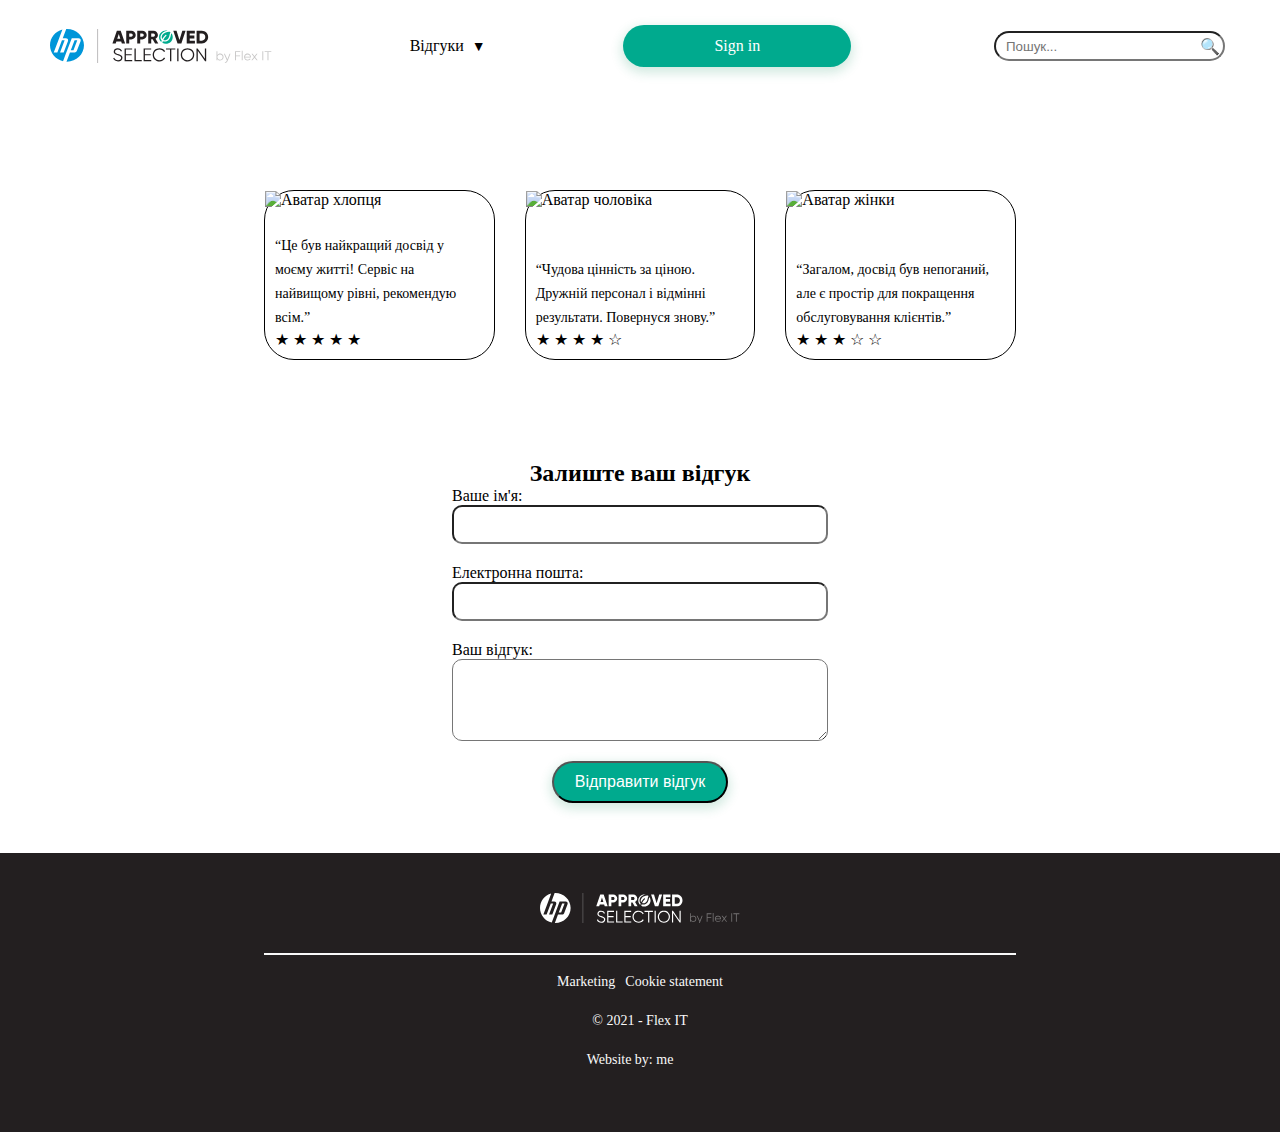
==== new.html @ 1eb21e1d "Add files via upload" ====
<!DOCTYPE html>
<html lang="en">
<head>
    <meta charset="UTF-8">
    <meta name="viewport" content="width=device-width, initial-scale=1.0">
    <link rel="stylesheet" href="font/font/stylesheet.css">
    <link rel="stylesheet" href="css/main.css">
    <link rel="stylesheet" href="css/new.css">
    <link rel="stylesheet" href="https://cdnjs.cloudflare.com/ajax/libs/OwlCarousel2/2.3.4/assets/owl.carousel.min.css">
    <link rel="stylesheet" href="https://cdnjs.cloudflare.com/ajax/libs/OwlCarousel2/2.3.4/assets/owl.theme.default.min.css">
    <title>New</title>
</head>
<body>
    <header>
        <div class="wrapper-header">
        <div class="header-flex">
            <div class="logo">
                <a href="#!">
                 <img src="img/logo.svg" alt="HP logo">
                </a>
            </div>
            <nav>
                <div class="menu">
                    <button class="dropbtn"><a href="">Відгуки</a></button>
                  <ul class="min-menu">
                      <li><a href="index.html">Головна</a></li>
                      <li><a href="order.html">Замовити</a></li>
                      <li><a href="product.html">Каталог</a></li>
                  </ul>
                </div>   
            </nav>
            <a href="#modal" class="button" id="sing-in-button">Sign in</a>
        
            <!-- Модальне вікно -->
        <div id="modal" class="modal">
            <div class="modal-content">
                <a href="#" class="close">&times;</a>
        
                <h2>Форма автентифікації</h2>
                <form>
                    <label for="username">Ім'я користувача:</label>
                    <input type="text" id="username" name="username" required>
        
                    <label for="password">Пароль:</label>
                    <input type="password" id="password" name="password" required>
        
                    <button type="submit" class="button">Увійти</button>
                </form>
            </div>
        </div>
        <div class="mobile-search">
            <form class="search" action="" method="get">
                <input name="s" placeholder="Пошук..." type="search">
                <span class="search-icon">&#128269;</span>
            </form>
            </div>
        </div>    
        </header>
        <div class="banner-with-text">
            <div class="owl-carousel" id="banner-carousel">
                <div class="item">
                    <div class="banner-photo">
                        <img src="../assets/img/product4.png" alt="Image 1">
                        <div class="overlay">
                            <h2>Відгуки</h2>
                        </div>
                    </div>
                </div>
                <div class="item">
                    <div class="banner-photo">
                        <img src="../assets/img/product2.png" alt="Image 2">
                        <div class="overlay">
                            <h2>Відгуки</h2>
                        </div>
                    </div>
                </div>
                <div class="item">
                    <div class="banner-photo">
                        <img src="../assets/img/product3.png" alt="Image 2">
                        <div class="overlay">
                            <h2>Відгуки</h2>
                        </div>
                    </div>
                </div>
            </div>
        </div>
       
    <div class="feedback">
         <div class="wrapper">
             <div class="items">
                <div class="item-feedback">
                    <div class="avatar">
                        <img src="../assets/img/boy.png" alt="Аватар хлопця">
                    </div>
                    <div class="text">
                        <p>“Це був найкращий досвід у моєму житті! Сервіс на найвищому рівні, рекомендую всім.”</p>
                        <div class="points">&#x2605; &#x2605; &#x2605; &#x2605;  &#x2605;</div>
                    </div>
                </div>
                <div class="item-feedback">
                    <div class="avatar">
                        <img src="../assets/img/man.png" alt="Аватар чоловіка">
                    </div>
                    <div class="text">
                        <p>“Чудова цінність за ціною. Дружній персонал і відмінні результати. Повернуся знову.”</p>
                        <div class="points">&#x2605; &#x2605; &#x2605; &#x2605; &#9734;</div>
                    </div>
                </div>
                <div class="item-feedback">
                    <div class="avatar">
                        <img src="../assets/img/woman.png" alt="Аватар жінки">
                    </div>
                    <div class="text">
                        <p>“Загалом, досвід був непоганий, але є простір для покращення обслуговування клієнтів.”</p>
                        <div class="points">&#x2605; &#x2605; &#x2605; &#9734; &#9734;</div>
                    </div>
                   
                </div>
            </div>
        </div>
    </div>   
   
<div class="write-feedback">
    <div class="wrapper">
        <div class="feedback-form">
            <h2>Залиште ваш відгук</h2>
            <form class="form-inputs" action="/submit-feedback" method="POST">
                <div class="answer">
                    <label for="name">Ваше ім'я:</label>
                    <input class="input" id="name" name="name" required>
                </div>
                <div class="answer">
                    <label for="email">Електронна пошта:</label>
                    <input class="input" type="email" id="email" name="email" required>
                </div>
                <div class="answer">
                    <label for="message">Ваш відгук:</label>
                    <textarea class="input" id="message" name="message" rows="4" required></textarea>
                </div>
                <div>
                    <button  id="form-btn"  class="button"  type="submit"><a href="#!">Відправити відгук</a></button>
                </div>
            </form>
        </div>
        
    </div>
</div>
     <footer>
     
        
        <div class="wrapper">
            <div class="logo-footer"></div>
            <div class="line"></div>
            <div class="source">
                <div class="first-source">
                    
                    <p class="marketinf">Marketing</p>
                    <p class="cookie">Cookie statement</p>
                    </div>
                <div class="second-source"><p>© 2021 - Flex IT</p></div>
                <div class="third-source"><p>Website by: me <div class="mbu"></div></p></div>
    
            </div>
        </div>
    </footer>
</body>
</html>
<script src="../assets/js/jquery.js"></script>
<script src="../assets/js/script.js"></script>
<script src="https://cdnjs.cloudflare.com/ajax/libs/OwlCarousel2/2.3.4/owl.carousel.min.js"></script>
---- css/main.css ----
@charset "UTF-8";
@import '../font/font/stylesheet.css';
:root {
  --main-color: #00AA8E;
  --grau--color:#F9F9F9;
  --black-color: black;
  --white-color: white;
}

body,
body {
  margin: 0;
  padding: 0;
  position: relative;
  font-family: "Gilroy";
}

a {
  text-decoration: none;
  color: var(--black-color);
}

ul,
ol {
  margin: 0;
  padding: 0;
  list-style: none;
}

h1,
h2,
h3,
h4,
h5,
h6,
p {
  margin: 0;
  padding: 0;
}

button#sing-in-button {
  text-decoration: none;
  width: auto;
  height: auto;
  border: none;
}

.wrapper {
  max-width: 304px;
  width: 100%;
  margin: 0 auto;
}
.wrapper .menu ul {
  display: flex;
  gap: 20px;
}

#myBtn {
  position: fixed;
  padding: 20px;
  z-index: 99;
  bottom: 20px;
  left: 20px;
  font-size: 20px;
  background-color: var(--main-color);
  border: none;
  color: rgb(240, 240, 240);
  cursor: pointer;
  border-radius: 100px;
  text-decoration: none;
}

#myBtn:hover {
  background-color: var(--grau--color);
  color: var(--black-color);
}

header {
  border-bottom: 2px solid var(--white--color);
  padding: 25px 0 23px 0;
  width: 100%;
  background: #fff;
  position: sticky;
  top: 0;
  left: 0;
  z-index: 999999;
}
header img {
  display: none;
}
header .header-flex {
  margin-left: 50px;
  margin-right: 50px;
}
header .header-flex {
  display: flex;
  align-items: center;
}
header .menu {
  display: flex;
  gap: 20px;
}
header .min-menu {
  display: flex;
  gap: 20px;
}
header button.dropbtn {
  all: unset;
  display: inline-block;
}
header .menu {
  position: relative;
  display: inline-block;
}
header .min-menu {
  display: none;
  position: absolute;
  background-color: #f9f9f9;
  min-width: 160px;
  box-shadow: 0px 8px 16px rgba(0, 0, 0, 0.2);
  z-index: 1;
  padding: 0;
  margin: 0;
}
header .min-menu li {
  padding: 8px 16px;
}
header .menu:hover .min-menu {
  display: block;
}
header .dropbtn::after {
  content: "▼";
  font-size: 14px;
  margin-left: 8px;
}
header .modal {
  display: none;
  position: fixed;
  z-index: 1;
  left: 0;
  top: 0;
  width: 100%;
  height: 100%;
  overflow: auto;
  background-color: rgba(0, 0, 0, 0.5);
}
header .modal-content {
  border-radius: 50px;
  background-color: #fefefe;
  margin: 15% auto;
  padding: 20px;
  border: 1px solid #888;
  width: 300px;
}
header .modal:target {
  display: block;
}
header form {
  display: flex;
  justify-content: center;
  flex-direction: column;
}
header form input[type=text], header form input[type=password] {
  padding: 10px;
  border-radius: 10px;
  text-decoration-color: #000;
}
header form .button {
  margin: 0 auto;
  margin-top: 25px;
}
header .close {
  color: #aaa;
  float: right;
  font-size: 28px;
  font-weight: bold;
}
header .close:hover,
header .close:focus {
  color: black;
  text-decoration: none;
  cursor: pointer;
}
header form.search {
  display: flex;
  justify-content: center;
  align-items: center;
  position: relative;
  padding: 5px;
  max-width: 100%;
  box-sizing: border-box;
}
header input[type=search] {
  padding: 10px;
  height: 30px;
  border-radius: 20px;
  width: 100%;
  padding-right: 40px;
}
header span.search-icon {
  position: absolute;
  right: 10px;
}
header img {
  width: 222px;
  height: 34px;
}
header .mobile {
  height: 50px;
  width: 50px;
  border-radius: 50%;
  border: 2px solid #D3D2D2;
  display: flex;
  flex-direction: column;
  align-items: center;
  justify-content: center;
}
header .mobile .line {
  width: 24px;
  height: 2px;
  border-radius: 2px;
  background-color: #231F20;
}
header .mobile .line:nth-child(2) {
  margin: 6px;
}

.first-block-info {
  grid-template-columns: 40% 40%;
  grid-template-columns: 1fr;
  grid-column-gap: 50px;
  grid-row-gap: 30px;
  display: grid;
  justify-content: center;
  align-items: center;
}

p {
  text-align: center;
}

.right {
  margin: 0 auto;
}

.left {
  display: flex;
  align-items: center;
  justify-content: center;
  flex-direction: column;
}
.left img.image-logo {
  object-fit: contain;
  height: 20px;
  width: 120px;
  max-width: 100%;
}

.left a {
  width: 158px;
  height: 42px;
  color: #FFFFFF;
  background-color: var(--main-color);
  border-radius: 100px;
  font-weight: 400;
  font-size: 14px;
  line-height: 24px;
  box-shadow: 0px 4px 11px 2px rgba(33, 152, 107, 0.2);
  display: flex;
  justify-content: center;
  align-items: center;
}

.content {
  display: flex;
  justify-content: center;
  align-items: center;
}
.content .text-container {
  position: absolute;
  top: 0;
  bottom: 0;
  font-size: 36px;
  font-weight: bold;
  background: linear-gradient(-45deg, transparent 32px, rgba(24, 24, 24, 0.5) 0), rgba(24, 24, 24, 0.5);
  padding: 20px;
  margin-left: auto;
  margin-right: auto;
  left: 0;
  right: 0;
  text-align: center;
}
.content .photo {
  position: relative;
}
.content .photo-text {
  margin-top: 80px;
}

.button-and-items {
  display: flex;
  flex-direction: column;
  gap: 50px;
  align-items: center;
}

.button {
  text-align: center;
  width: 228px;
  height: 42px;
  background: var(--main-color);
  box-shadow: 0px 4px 11px 2px rgba(33, 152, 107, 0.2);
  border-radius: 100px;
  font-weight: 400;
  font-size: 16px;
  line-height: 24px;
  color: #FFFFFF;
  display: flex;
  justify-content: center;
  align-items: center;
}
.button a {
  color: #FFFFFF;
}

.button:hover {
  background-color: gray; /* Зміна кольору фону при наведенні */
}

.section-three {
  display: flex;
  justify-content: center;
}
.section-three .items .item {
  transition: transform 0.3s ease;
}
.section-three .items .item:hover {
  transform: scale(1.05);
}

.last {
  background-color: var(--grau--color);
  height: max-content;
  padding-top: 110px;
  padding-bottom: 97px;
}
.last .button-two a {
  width: 228px;
  height: 42px;
  background: var(--main-color);
  box-shadow: 0px 4px 11px 2px rgba(33, 152, 107, 0.2);
  border-radius: 100px;
  font-weight: 400;
  font-size: 16px;
  line-height: 24px;
  color: #FFFFFF;
  display: flex;
  justify-content: center;
  align-items: center;
}

footer {
  background-color: #231F20;
  color: var(--grau--color);
}
footer .logo-footer {
  background-image: url(../svg/logo-footer.svg);
  background-size: cover;
}
footer .mbu {
  background-image: url(../img/website.png);
  background-size: cover;
  margin-top: 15px;
}
footer .source {
  cursor: pointer;
  font-weight: 400;
  font-size: 14px;
  line-height: 22px;
  text-align: center;
}
footer .line {
  border: 1px solid var(--grau--color);
}
footer .first-source {
  gap: 10px;
}
footer .third-source {
  gap: 10px;
}

.animation-block {
  display: flex;
  justify-content: center;
}

.animation {
  position: absolute;
  background-image: url("../img/new2_files/klick.png"); /* Вкажіть шлях до вашої картинки */
  background-size: cover;
  background-position: center;
  width: 50px;
  height: 50px;
  animation: moveBackground 2s linear infinite; /* Задаємо анімацію */
}

@keyframes moveBackground {
  0% {
    transform: translateY(90%); /* Починаємо знизу */
  }
  100% {
    transform: translateY(30%); /* Закінчуємо зверху */
  }
}
.no-js .owl-carousel, .owl-carousel.owl-loaded {
  display: block;
  width: 100%;
  height: auto;
}

@media screen and (min-width: 426px) {
  .wrapper {
    max-width: 560px;
  }
  .header-flex {
    display: block;
  }
  header img {
    display: block;
  }
  .menu-item:hover .min-menu {
    display: block;
    z-index: 99;
    border-radius: 10px;
    text-align: left;
  }
  .min-menu a {
    white-space: normal;
  }
  .min-menu li a:hover {
    background-color: transparent;
    transform: scale(1.1);
    font-size: 1.1em;
  }
  .banner {
    background-image: url("../img/Ellipse 2.svg");
    position: relative;
    background-size: cover;
    width: 100%;
    height: 100%;
    background-position: bottom;
  }
  .info-container {
    padding-top: 50px;
  }
  .left h2 {
    margin-top: 15px;
    max-width: 216px;
    font-style: normal;
    font-weight: 400;
    font-size: 20px;
    line-height: 28px;
    text-align: center;
  }
  p {
    margin-top: 15px;
    max-width: 304px;
    font-weight: 400;
    font-size: 12px;
    line-height: 20px;
    text-align: left;
  }
  .banner img {
    max-width: 100%;
    height: auto;
    object-fit: cover;
  }
  .left a {
    text-align: center;
    margin-top: 25px;
    margin-bottom: 25px;
  }
  p {
    text-align: center;
  }
  .content .wrapper {
    display: flex;
    flex-direction: column;
    justify-content: center;
    align-items: center;
  }
  .content .title-two h2 {
    display: none;
  }
  .content .photo {
    position: relative;
  }
  .content .photo-new-page {
    margin: 0 auto;
    background-image: url(../img/newPage.png);
    width: 304px;
    height: 200px;
    background-size: cover;
  }
  .content .text {
    width: 304px;
    font-weight: 400;
    font-size: 12px;
    line-height: 20px;
    text-align: center;
    margin-bottom: 60px;
  }
  .content .text h2 {
    margin-top: 40px;
  }
  .content .text h3 {
    font-weight: 500;
    margin-top: 15px;
  }
  .last {
    margin-top: 70px;
  }
  .last .wrapper {
    max-width: 560px;
  }
  .last .hp {
    width: 60px;
    height: 60px;
  }
  .last .microsoft {
    display: none;
  }
  .last .approved {
    display: none;
  }
  .last .btn {
    border: var(--main-color) solid;
    border-radius: 50%;
    margin: 0 auto;
    width: 60px;
    height: 60px;
    display: flex;
    justify-content: center;
    align-items: center;
    cursor: pointer;
  }
  .last .btn img {
    height: 20px;
  }
  .last .button-two {
    margin-top: 60px;
    display: flex;
    justify-content: center;
  }
  .last .three-icons {
    display: flex;
    justify-content: center;
  }
  .last .subtitle {
    justify-content: flex-start;
    position: relative;
    top: -135px;
    font-weight: 400;
    font-size: 40px;
    line-height: 34px;
    max-width: 400px;
  }
  footer {
    padding-top: 40px;
    padding-bottom: 60px;
  }
  footer .logo-footer {
    width: 200px;
    height: 30px;
    margin: 0 auto;
    width: 200px;
  }
  footer .source {
    display: flex;
    flex-direction: column;
    align-items: center;
  }
  footer .first-source {
    display: flex;
    flex-direction: row;
  }
  footer .third-source {
    display: flex;
    flex-direction: row;
  }
  footer .line {
    width: 300px;
    margin: 0 auto;
    margin-top: 30px;
  }
}
@media screen and (min-width: 768px) {
  .wrapper {
    max-width: 752px;
  }
  .banner {
    background-image: url(../svg/portrait.svg);
    position: relative;
    background-size: cover;
    width: 100%;
    height: 100%;
    background-position: bottom;
  }
  .header-flex {
    display: flex;
    align-items: center;
    justify-content: space-between;
  }
  .left h2 {
    margin-top: 15px;
    max-width: 484px;
    font-weight: 400;
    font-size: 26px;
    line-height: 34px;
    text-align: left;
  }
  p {
    margin-top: 15px;
    max-width: 560px;
    font-weight: 400;
    font-size: 14px;
    line-height: 24px;
    text-align: left;
  }
  .banner img {
    max-width: 100%;
    height: auto;
    object-fit: cover;
  }
  .first-block-info {
    grid-template-columns: 1fr 1fr;
  }
  .left {
    display: flex;
    align-items: flex-start;
    flex-direction: column;
  }
  .left img.image-logo {
    object-fit: contain;
    height: 20px;
    width: 160px;
    max-width: 100%;
  }
  .left a {
    margin-bottom: 35px;
    margin-top: 35px;
  }
  .content .photo {
    width: 50%;
    object-fit: cover;
    max-width: max-content;
    display: block;
    max-height: max-content;
  }
  .content .text {
    width: 50%;
    text-align: left;
    font-weight: 400;
    font-size: 14px;
    line-height: 24px;
    margin-bottom: 0;
  }
  .content .text h2 {
    font-weight: 400;
    font-size: 26px;
    line-height: 34px;
  }
  .content .text h3 {
    font-weight: 500;
    font-size: 14px;
  }
  .content .photo-text {
    width: 100%;
    justify-content: center;
    flex-direction: row-reverse;
    display: flex;
    height: 100%;
    align-items: center;
  }
  .section-three {
    margin-top: 100px;
    display: flex;
    gap: 30px;
    justify-content: flex-end;
  }
  .fon {
    z-index: 1;
    left: 0;
    position: absolute;
    width: 20%;
    height: 500px;
    margin-top: 30px;
    background-image: url(../img/fon.png);
    background-size: cover;
    background-position: left;
    background-repeat: no-repeat;
  }
  .connected-text {
    display: flex;
    justify-content: center;
    flex-direction: column;
    align-items: center;
  }
  .products {
    display: flex;
    flex-direction: column;
    align-items: flex-end;
  }
  .products .items {
    display: grid;
    grid-template-columns: repeat(3, 1fr);
    gap: 14px;
  }
  .products .item {
    background-color: #F4F4F4;
    margin: 7px;
    box-sizing: border-box;
    display: flex;
    justify-content: center;
    align-items: center;
    flex-direction: column;
  }
  .products .item .text-product {
    padding: 20px;
  }
  .products .item .text-product .name-product {
    font-family: Gilroy;
    font-size: 16px;
    font-weight: 600;
    line-height: 24px;
    text-align: left;
    font: giroy;
  }
  .products .item .text-product a {
    color: var(--main-color);
  }
  .products .title {
    width: 400px;
    text-align: end;
  }
  .products .button-and-items {
    display: flex;
    flex-direction: column;
    gap: 20px;
  }
  .last {
    margin-top: 200px;
  }
  .last .wrapper {
    max-width: 752px;
  }
  .last .three-icons {
    display: flex;
    justify-content: space-between;
  }
  .last .microsoft {
    width: 250px;
    height: 60px;
    display: flex;
    justify-content: center;
    align-items: center;
  }
  .last .hp {
    width: 250px;
    height: 60px;
    display: flex;
    justify-content: center;
    align-items: center;
  }
  .last .btn {
    display: none;
  }
  .last .approved {
    width: 250px;
    height: 60px;
    display: flex;
    justify-content: center;
    align-items: center;
  }
  .last a {
    text-align: center;
    margin-top: 70px;
  }
  .last .subtitle {
    justify-content: flex-start;
    position: relative;
    top: -125px;
    font-weight: 300;
    line-height: 34px;
    max-width: 768px;
  }
  footer {
    padding-top: 40px;
  }
  footer .logo-footer {
    width: 400px;
    height: 30px;
    margin: 0 auto;
    width: 200px;
    background-repeat: no-repeat;
  }
  footer .source {
    display: flex;
    flex-direction: column;
    justify-content: space-between;
    align-items: center;
  }
  footer .line {
    width: 750px;
    margin: 0 auto;
    margin-top: 30px;
  }
}
@media screen and (min-width: 1440px) {
  .wrapper {
    max-width: 1135px;
  }
  header ul {
    display: block;
    display: flex;
    column-gap: 32px;
  }
  header .menu {
    position: static;
    display: flex;
  }
  header .min-menu {
    display: flex;
    position: static;
  }
  header .menu {
    position: static;
    display: flex;
  }
  header .min-menu {
    display: flex;
    position: static;
    background-color: rgba(249, 249, 249, 0); /* Прозорий фон */
    min-width: 160px;
    box-shadow: 0px 8px 16px rgba(0, 0, 0, 0); /* Прозора тінь */
    z-index: 1;
    padding: 0;
    margin: 0;
  }
  header .menu:hover .min-menu {
    display: flex;
  }
  header .min-menu li {
    padding: 8px 16px;
  }
  header .dropbtn::after {
    display: none;
    content: "▼"; /* Стрілка вниз */
    font-size: 14px;
    margin-left: 8px;
  }
  header .mobile {
    display: none;
  }
  header a {
    color: #231F20;
    font-weight: 600;
    font-size: 18px;
  }
  .banner {
    background-image: url(../img/max-width.svg);
    width: 100%;
    height: max-content;
    position: relative;
  }
  .info-container {
    padding-top: 50px;
    padding-bottom: 100px;
  }
  .left {
    display: flex;
    gap: 15px;
    align-items: flex-start;
  }
  p {
    text-align: start;
    max-width: 368px;
    height: 144px;
  }
  .left h2 {
    text-align: start;
    max-width: 280px;
    font-weight: 400;
    font-size: 26px;
    line-height: 34px;
  }
  .left a {
    margin-bottom: 25px;
    margin-top: 25px;
  }
  .content .title-two h2 {
    display: flex;
    margin-top: 80px;
    font-weight: 400;
    font-size: 26px;
    line-height: 34px;
  }
  .content .text {
    text-align: left;
    width: 368px;
    height: 288px;
  }
  .content .text h2 {
    display: none;
  }
  .content .text h3:last-child {
    padding-top: 10px;
  }
  .fon {
    width: 29%;
  }
  .last {
    margin-top: 250px;
  }
  .last .wrapper {
    max-width: 1135px;
  }
  .last .three-icons {
    display: flex;
    justify-content: space-between;
  }
  .last a {
    text-align: center;
    margin-top: 70px;
  }
  .last .subtitle {
    justify-content: flex-start;
    position: relative;
    top: -125px;
    font-weight: 300;
    font-size: 50px;
    line-height: 34px;
  }
  footer .logo-footer {
    width: 400px;
    height: 30px;
    margin: 0 auto;
    width: 200px;
    background-repeat: no-repeat;
  }
  footer .source {
    display: flex;
    flex-direction: row;
    align-items: center;
    justify-content: space-between;
  }
  footer .first-source {
    display: flex;
    flex-direction: row;
  }
  footer .third-source {
    display: flex;
    flex-direction: row;
  }
  footer .line {
    width: 1136px;
    margin: 0 auto;
    margin-top: 30px;
  }
}
.wrapper .block .step.one {
  display: flex;
  flex-direction: column;
  align-items: center;
}
.wrapper .block h1.step {
  margin: 20px;
}
.wrapper .block label {
  width: 50%;
  display: flex;
  flex-direction: column;
  margin-top: 10px;
}
.wrapper .block input {
  padding: 10px;
  border-radius: 10px;
  text-decoration-color: #000;
}
.wrapper .block a.continue {
  margin-top: 30px;
  color: var(--grau--color);
  background-color: var(--main-color);
  border-radius: 15px;
  padding: 20px;
  text-align: center;
  width: 200px;
  margin-bottom: 30px;
}
.wrapper .block .delivery {
  display: flex;
}

/*# sourceMappingURL=main.css.map */
---- css/new.css ----
@charset "UTF-8";
@import '../font/font/stylesheet.css';


.owl-carousel .owl-item img {
    height: 500px;
    object-fit: cover;
    display: block;
    width: 100%;
}
.no-js .owl-carousel, .owl-carousel.owl-loaded {
    position: relative;
    display: inline-block;
    overflow: hidden;
    max-width: 100%;
    height: auto;
}
.carousel-caption {
    background-color: rgba(0, 0, 0, 0.5); 
    padding: 15px;
    border-radius: 10px;
}
.banner-photo{
    position: absolute;
    top: 0;
    left: 0;
    width: 100%;
    height: 100%;
    background-color: rgba(128, 128, 128, 0.7);
    display: flex;
    flex-direction: column;
    justify-content: center;
    align-items: center;
    color: white;
    text-align: center;
    transition: opacity 0.3s ease, background-color 0.3s ease;

}



.owl-carousel .owl-item img {
    height: 500px;
    object-fit: cover;
    display: block;
    width: 100%;
}


.no-js .owl-carousel, .owl-carousel.owl-loaded {
    position: relative;
    display: inline-block;
    overflow: hidden;
    max-width: 100%;
    height: auto;
}


.banner-photo {
    position: relative;
    width: 100%;
}

.banner-photo img {
    display: block;
    width: 100%;
    height: 100%;
    object-fit: cover;
}

.overlay {
    position: absolute;
    top: 0;
    left: 0;
    width: 100%;
    height: 100%;
    background-color: rgba(128, 128, 128, 0.7);
    display: flex;
    justify-content: center;
    align-items: center;
    color: white;
    text-align: center;
    opacity: 1;
    transition: opacity 0.3s ease;
}


.banner-photo:hover .overlay {
    opacity: 0; 
}


.overlay h2 {
    font-size: 2rem;
    margin: 0;
}
.items {
    margin-top: 100px;
    margin-bottom: 100px;
    gap: 30px;
    display: grid;
    grid-template-columns: repeat(3, 1fr);
}
.item-feedback {
    border: solid 1px;
    border-radius: 30px;
    justify-content: space-between;
    display: flex;
    flex-direction: column;

}
.avatar img{ 
        width: 100%;
        height: 100%;
}
.text {
    padding: 10px;
    display: flex;
    justify-content: end;
    align-items: start;
    flex-direction: column;
}
.item-feedback {
    transition: background-color 0.3s ease, transform 0.3s ease; 
}
.item-feedback:hover {
    background-color: rgba(0, 170, 142, 0.7);
    transform: scale(1.05);
}
.feedback-form {
    margin-top: 50px;
    margin-bottom: 50px;
    display: flex;
    flex-direction: column;
    justify-content: center;
    align-items: center;
}
.form-inputs{
    width: 50%;
}
#form-btn{
    width: auto;
    margin: 0 auto;
    
}
.button a{
    text-decoration: none;
    padding: 10px 15px;
    color: white;
    border: none;
    border-radius: 5px;
    cursor: pointer;
}

.feedback-form .input{
    padding: 10px;
    border-radius: 10px;
    text-decoration-color: #000;
}
.answer {
    margin-bottom: 20px;
    display: flex;
    justify-content: center;
    flex-direction: column;
}

@media (max-width: 600px) {
   
    .items {
        grid-template-columns: none; 
    }
}
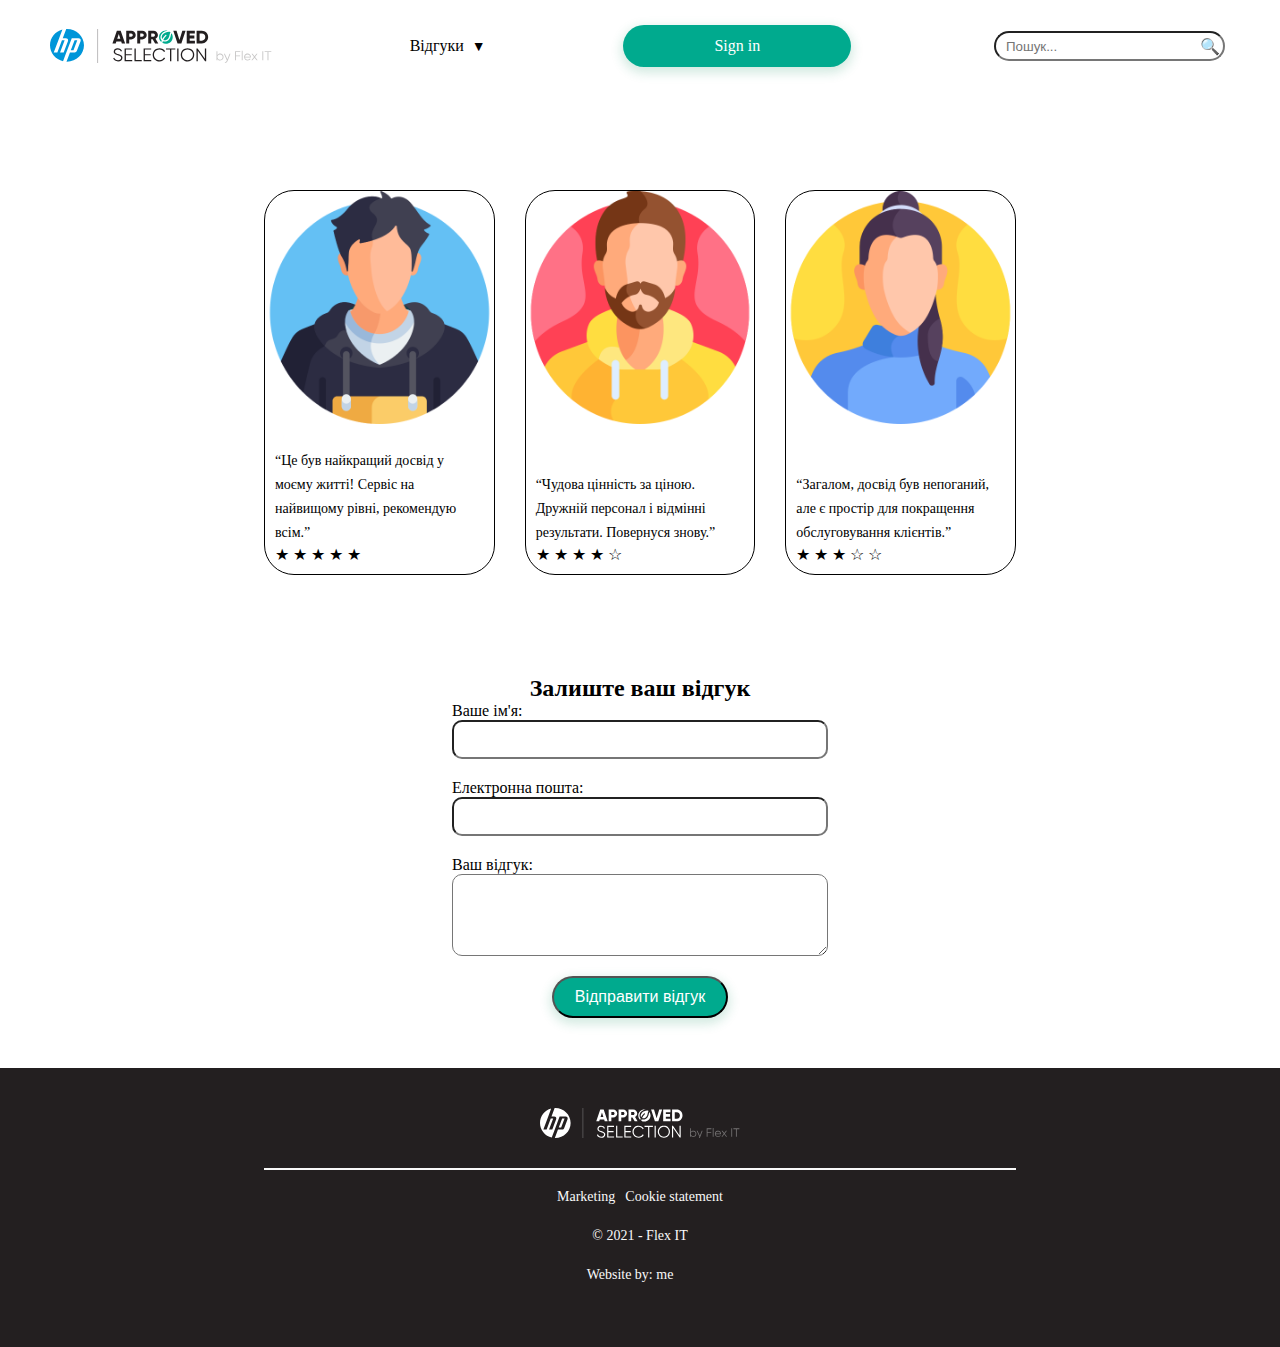
==== commit 814143a0: "Update new.html" ====
--- a/new.html
+++ b/new.html
@@ -60,7 +60,7 @@
             <div class="owl-carousel" id="banner-carousel">
                 <div class="item">
                     <div class="banner-photo">
-                        <img src="../assets/img/product4.png" alt="Image 1">
+                        <img src="/img/product4.png" alt="Image 1">
                         <div class="overlay">
                             <h2>Відгуки</h2>
                         </div>
@@ -68,7 +68,7 @@
                 </div>
                 <div class="item">
                     <div class="banner-photo">
-                        <img src="../assets/img/product2.png" alt="Image 2">
+                        <img src="img/product2.png" alt="Image 2">
                         <div class="overlay">
                             <h2>Відгуки</h2>
                         </div>
@@ -76,7 +76,7 @@
                 </div>
                 <div class="item">
                     <div class="banner-photo">
-                        <img src="../assets/img/product3.png" alt="Image 2">
+                        <img src="img/product3.png" alt="Image 2">
                         <div class="overlay">
                             <h2>Відгуки</h2>
                         </div>
@@ -90,7 +90,7 @@
              <div class="items">
                 <div class="item-feedback">
                     <div class="avatar">
-                        <img src="../assets/img/boy.png" alt="Аватар хлопця">
+                        <img src="img/boy.png" alt="Аватар хлопця">
                     </div>
                     <div class="text">
                         <p>“Це був найкращий досвід у моєму житті! Сервіс на найвищому рівні, рекомендую всім.”</p>
@@ -99,7 +99,7 @@
                 </div>
                 <div class="item-feedback">
                     <div class="avatar">
-                        <img src="../assets/img/man.png" alt="Аватар чоловіка">
+                        <img src="img/man.png" alt="Аватар чоловіка">
                     </div>
                     <div class="text">
                         <p>“Чудова цінність за ціною. Дружній персонал і відмінні результати. Повернуся знову.”</p>
@@ -108,7 +108,7 @@
                 </div>
                 <div class="item-feedback">
                     <div class="avatar">
-                        <img src="../assets/img/woman.png" alt="Аватар жінки">
+                        <img src="img/woman.png" alt="Аватар жінки">
                     </div>
                     <div class="text">
                         <p>“Загалом, досвід був непоганий, але є простір для покращення обслуговування клієнтів.”</p>
@@ -167,4 +167,4 @@
 </html>
 <script src="../assets/js/jquery.js"></script>
 <script src="../assets/js/script.js"></script>
-<script src="https://cdnjs.cloudflare.com/ajax/libs/OwlCarousel2/2.3.4/owl.carousel.min.js"></script>+<script src="https://cdnjs.cloudflare.com/ajax/libs/OwlCarousel2/2.3.4/owl.carousel.min.js"></script>
